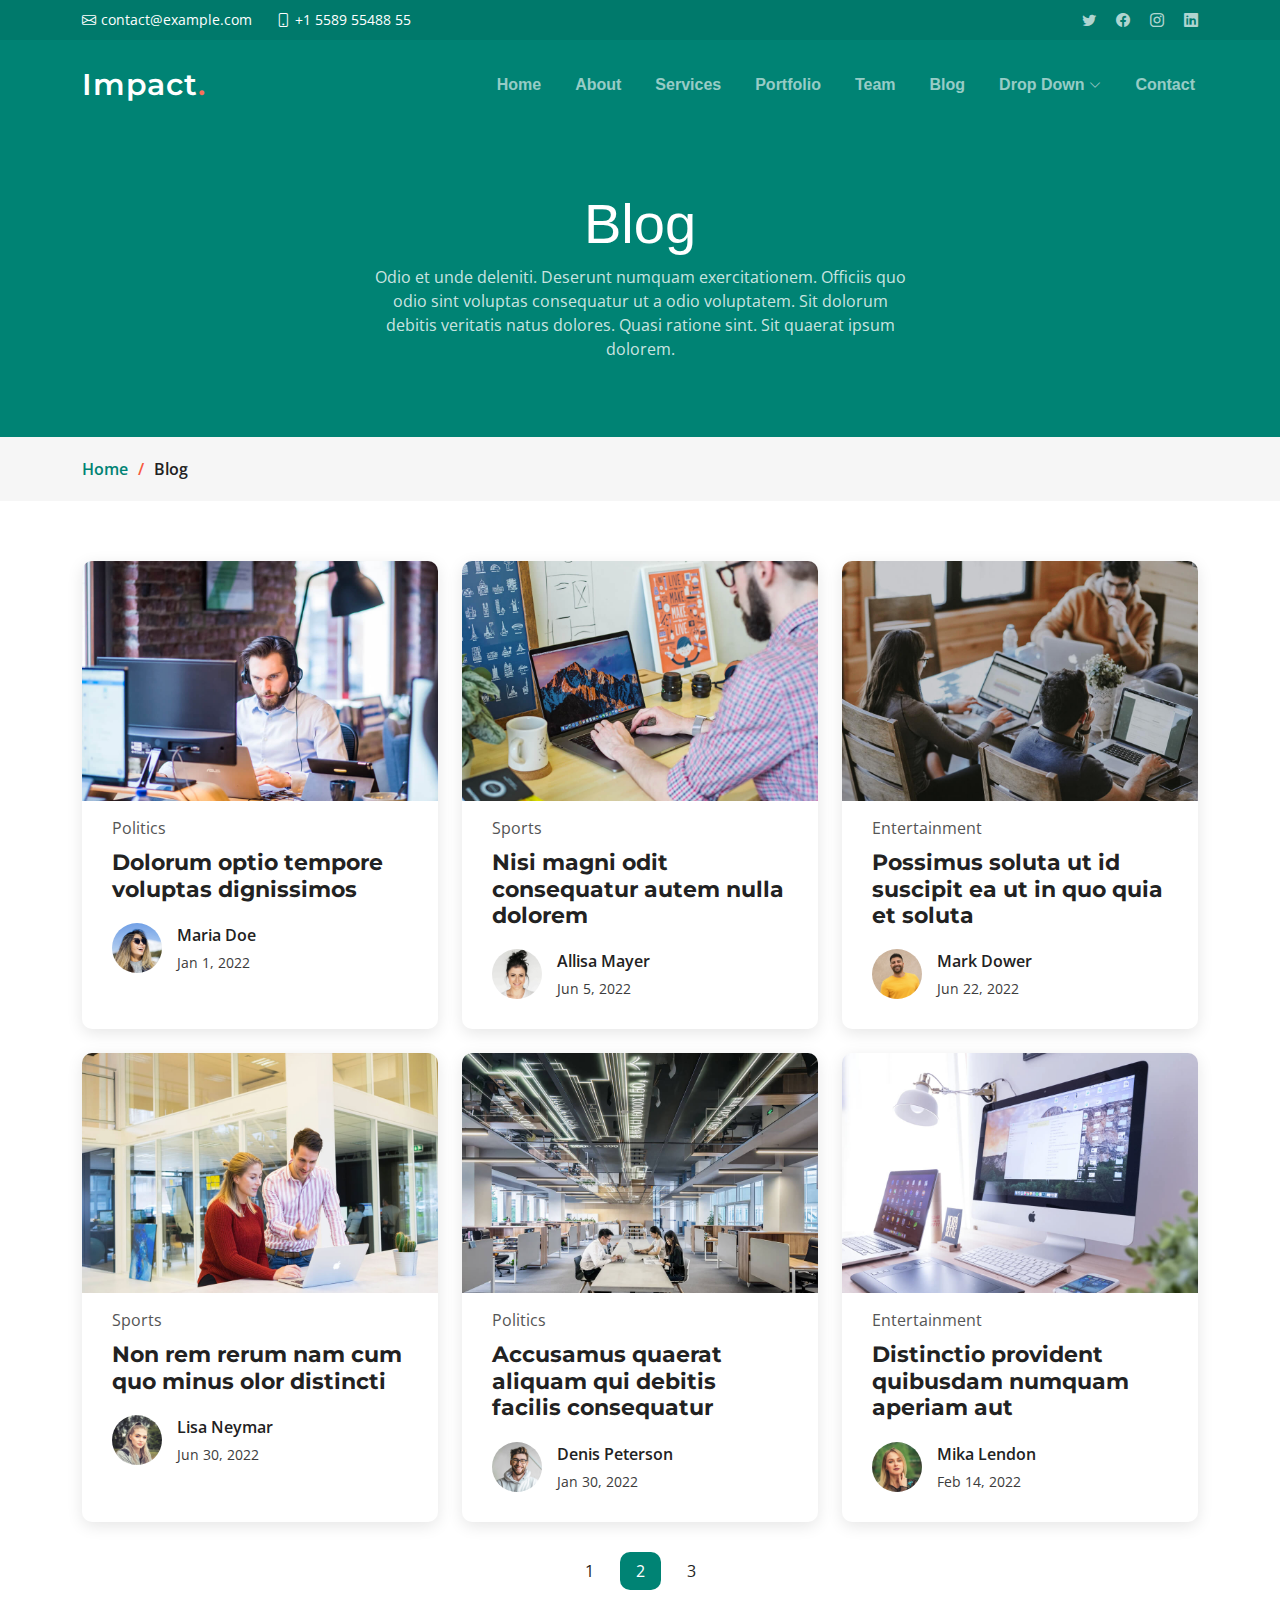
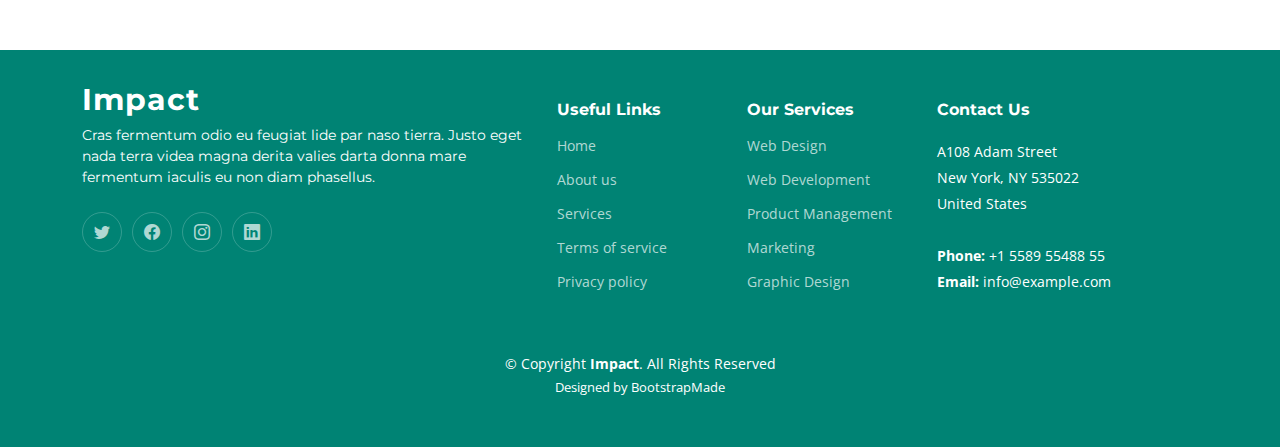
==== blog.html @ a6f60931 "Cambio de index" ====
<!DOCTYPE html>
<html lang="en">

<head>
  <meta charset="utf-8">
  <meta content="width=device-width, initial-scale=1.0" name="viewport">

  <title>Impact Bootstrap Template - Blog</title>
  <meta content="" name="description">
  <meta content="" name="keywords">

  <!-- Favicons -->
  <link href="assets/img/favicon.png" rel="icon">
  <link href="assets/img/apple-touch-icon.png" rel="apple-touch-icon">

  <!-- Google Fonts -->
  <link rel="preconnect" href="https://fonts.googleapis.com">
  <link rel="preconnect" href="https://fonts.gstatic.com" crossorigin>
  <link href="https://fonts.googleapis.com/css2?family=Open+Sans:ital,wght@0,300;0,400;0,500;0,600;0,700;1,300;1,400;1,600;1,700&family=Montserrat:ital,wght@0,300;0,400;0,500;0,600;0,700;1,300;1,400;1,500;1,600;1,700&family=Raleway:ital,wght@0,300;0,400;0,500;0,600;0,700;1,300;1,400;1,500;1,600;1,700&display=swap" rel="stylesheet">

  <!-- Vendor CSS Files -->
  <link href="assets/vendor/bootstrap/css/bootstrap.min.css" rel="stylesheet">
  <link href="assets/vendor/bootstrap-icons/bootstrap-icons.css" rel="stylesheet">
  <link href="assets/vendor/aos/aos.css" rel="stylesheet">
  <link href="assets/vendor/glightbox/css/glightbox.min.css" rel="stylesheet">
  <link href="assets/vendor/swiper/swiper-bundle.min.css" rel="stylesheet">

  <!-- Template Main CSS File -->
  <link href="assets/css/main.css" rel="stylesheet">

  <!-- =======================================================
  * Template Name: Impact
  * Updated: May 30 2023 with Bootstrap v5.3.0
  * Template URL: https://bootstrapmade.com/impact-bootstrap-business-website-template/
  * Author: BootstrapMade.com
  * License: https://bootstrapmade.com/license/
  ======================================================== -->
</head>

<body>

  <!-- ======= Header ======= -->
  <section id="topbar" class="topbar d-flex align-items-center">
    <div class="container d-flex justify-content-center justify-content-md-between">
      <div class="contact-info d-flex align-items-center">
        <i class="bi bi-envelope d-flex align-items-center"><a href="mailto:contact@example.com">contact@example.com</a></i>
        <i class="bi bi-phone d-flex align-items-center ms-4"><span>+1 5589 55488 55</span></i>
      </div>
      <div class="social-links d-none d-md-flex align-items-center">
        <a href="#" class="twitter"><i class="bi bi-twitter"></i></a>
        <a href="#" class="facebook"><i class="bi bi-facebook"></i></a>
        <a href="#" class="instagram"><i class="bi bi-instagram"></i></a>
        <a href="#" class="linkedin"><i class="bi bi-linkedin"></i></i></a>
      </div>
    </div>
  </section><!-- End Top Bar -->

  <header id="header" class="header d-flex align-items-center">

    <div class="container-fluid container-xl d-flex align-items-center justify-content-between">
      <a href="index.html" class="logo d-flex align-items-center">
        <!-- Uncomment the line below if you also wish to use an image logo -->
        <!-- <img src="assets/img/logo.png" alt=""> -->
        <h1>Impact<span>.</span></h1>
      </a>
      <nav id="navbar" class="navbar">
        <ul>
          <li><a href="#hero">Home</a></li>
          <li><a href="#about">About</a></li>
          <li><a href="#services">Services</a></li>
          <li><a href="#portfolio">Portfolio</a></li>
          <li><a href="#team">Team</a></li>
          <li><a href="blog.html">Blog</a></li>
          <li class="dropdown"><a href="#"><span>Drop Down</span> <i class="bi bi-chevron-down dropdown-indicator"></i></a>
            <ul>
              <li><a href="#">Drop Down 1</a></li>
              <li class="dropdown"><a href="#"><span>Deep Drop Down</span> <i class="bi bi-chevron-down dropdown-indicator"></i></a>
                <ul>
                  <li><a href="#">Deep Drop Down 1</a></li>
                  <li><a href="#">Deep Drop Down 2</a></li>
                  <li><a href="#">Deep Drop Down 3</a></li>
                  <li><a href="#">Deep Drop Down 4</a></li>
                  <li><a href="#">Deep Drop Down 5</a></li>
                </ul>
              </li>
              <li><a href="#">Drop Down 2</a></li>
              <li><a href="#">Drop Down 3</a></li>
              <li><a href="#">Drop Down 4</a></li>
            </ul>
          </li>
          <li><a href="#contact">Contact</a></li>
        </ul>
      </nav><!-- .navbar -->

      <i class="mobile-nav-toggle mobile-nav-show bi bi-list"></i>
      <i class="mobile-nav-toggle mobile-nav-hide d-none bi bi-x"></i>

    </div>
  </header><!-- End Header -->
  <!-- End Header -->

  <main id="main">

    <!-- ======= Breadcrumbs ======= -->
    <div class="breadcrumbs">
      <div class="page-header d-flex align-items-center" style="background-image: url('');">
        <div class="container position-relative">
          <div class="row d-flex justify-content-center">
            <div class="col-lg-6 text-center">
              <h2>Blog</h2>
              <p>Odio et unde deleniti. Deserunt numquam exercitationem. Officiis quo odio sint voluptas consequatur ut a odio voluptatem. Sit dolorum debitis veritatis natus dolores. Quasi ratione sint. Sit quaerat ipsum dolorem.</p>
            </div>
          </div>
        </div>
      </div>
      <nav>
        <div class="container">
          <ol>
            <li><a href="index.html">Home</a></li>
            <li>Blog</li>
          </ol>
        </div>
      </nav>
    </div><!-- End Breadcrumbs -->

    <!-- ======= Blog Section ======= -->
    <section id="blog" class="blog">
      <div class="container" data-aos="fade-up">

        <div class="row gy-4 posts-list">

          <div class="col-xl-4 col-md-6">
            <article>

              <div class="post-img">
                <img src="assets/img/blog/blog-1.jpg" alt="" class="img-fluid">
              </div>

              <p class="post-category">Politics</p>

              <h2 class="title">
                <a href="blog-details.html">Dolorum optio tempore voluptas dignissimos</a>
              </h2>

              <div class="d-flex align-items-center">
                <img src="assets/img/blog/blog-author.jpg" alt="" class="img-fluid post-author-img flex-shrink-0">
                <div class="post-meta">
                  <p class="post-author-list">Maria Doe</p>
                  <p class="post-date">
                    <time datetime="2022-01-01">Jan 1, 2022</time>
                  </p>
                </div>
              </div>

            </article>
          </div><!-- End post list item -->

          <div class="col-xl-4 col-md-6">
            <article>

              <div class="post-img">
                <img src="assets/img/blog/blog-2.jpg" alt="" class="img-fluid">
              </div>

              <p class="post-category">Sports</p>

              <h2 class="title">
                <a href="blog-details.html">Nisi magni odit consequatur autem nulla dolorem</a>
              </h2>

              <div class="d-flex align-items-center">
                <img src="assets/img/blog/blog-author-2.jpg" alt="" class="img-fluid post-author-img flex-shrink-0">
                <div class="post-meta">
                  <p class="post-author-list">Allisa Mayer</p>
                  <p class="post-date">
                    <time datetime="2022-01-01">Jun 5, 2022</time>
                  </p>
                </div>
              </div>

            </article>
          </div><!-- End post list item -->

          <div class="col-xl-4 col-md-6">
            <article>

              <div class="post-img">
                <img src="assets/img/blog/blog-3.jpg" alt="" class="img-fluid">
              </div>

              <p class="post-category">Entertainment</p>

              <h2 class="title">
                <a href="blog-details.html">Possimus soluta ut id suscipit ea ut in quo quia et soluta</a>
              </h2>

              <div class="d-flex align-items-center">
                <img src="assets/img/blog/blog-author-3.jpg" alt="" class="img-fluid post-author-img flex-shrink-0">
                <div class="post-meta">
                  <p class="post-author-list">Mark Dower</p>
                  <p class="post-date">
                    <time datetime="2022-01-01">Jun 22, 2022</time>
                  </p>
                </div>
              </div>

            </article>
          </div><!-- End post list item -->

          <div class="col-xl-4 col-md-6">
            <article>

              <div class="post-img">
                <img src="assets/img/blog/blog-4.jpg" alt="" class="img-fluid">
              </div>

              <p class="post-category">Sports</p>

              <h2 class="title">
                <a href="blog-details.html">Non rem rerum nam cum quo minus olor distincti</a>
              </h2>

              <div class="d-flex align-items-center">
                <img src="assets/img/blog/blog-author-4.jpg" alt="" class="img-fluid post-author-img flex-shrink-0">
                <div class="post-meta">
                  <p class="post-author-list">Lisa Neymar</p>
                  <p class="post-date">
                    <time datetime="2022-01-01">Jun 30, 2022</time>
                  </p>
                </div>
              </div>

            </article>
          </div><!-- End post list item -->

          <div class="col-xl-4 col-md-6">
            <article>

              <div class="post-img">
                <img src="assets/img/blog/blog-5.jpg" alt="" class="img-fluid">
              </div>

              <p class="post-category">Politics</p>

              <h2 class="title">
                <a href="blog-details.html">Accusamus quaerat aliquam qui debitis facilis consequatur</a>
              </h2>

              <div class="d-flex align-items-center">
                <img src="assets/img/blog/blog-author-5.jpg" alt="" class="img-fluid post-author-img flex-shrink-0">
                <div class="post-meta">
                  <p class="post-author-list">Denis Peterson</p>
                  <p class="post-date">
                    <time datetime="2022-01-01">Jan 30, 2022</time>
                  </p>
                </div>
              </div>

            </article>
          </div><!-- End post list item -->

          <div class="col-xl-4 col-md-6">
            <article>

              <div class="post-img">
                <img src="assets/img/blog/blog-6.jpg" alt="" class="img-fluid">
              </div>

              <p class="post-category">Entertainment</p>

              <h2 class="title">
                <a href="blog-details.html">Distinctio provident quibusdam numquam aperiam aut</a>
              </h2>

              <div class="d-flex align-items-center">
                <img src="assets/img/blog/blog-author-6.jpg" alt="" class="img-fluid post-author-img flex-shrink-0">
                <div class="post-meta">
                  <p class="post-author-list">Mika Lendon</p>
                  <p class="post-date">
                    <time datetime="2022-01-01">Feb 14, 2022</time>
                  </p>
                </div>
              </div>

            </article>
          </div><!-- End post list item -->

        </div><!-- End blog posts list -->

        <div class="blog-pagination">
          <ul class="justify-content-center">
            <li><a href="#">1</a></li>
            <li class="active"><a href="#">2</a></li>
            <li><a href="#">3</a></li>
          </ul>
        </div><!-- End blog pagination -->

      </div>
    </section><!-- End Blog Section -->

  </main><!-- End #main -->

  <!-- ======= Footer ======= -->
  <footer id="footer" class="footer">

    <div class="container">
      <div class="row gy-4">
        <div class="col-lg-5 col-md-12 footer-info">
          <a href="index.html" class="logo d-flex align-items-center">
            <span>Impact</span>
          </a>
          <p>Cras fermentum odio eu feugiat lide par naso tierra. Justo eget nada terra videa magna derita valies darta donna mare fermentum iaculis eu non diam phasellus.</p>
          <div class="social-links d-flex mt-4">
            <a href="#" class="twitter"><i class="bi bi-twitter"></i></a>
            <a href="#" class="facebook"><i class="bi bi-facebook"></i></a>
            <a href="#" class="instagram"><i class="bi bi-instagram"></i></a>
            <a href="#" class="linkedin"><i class="bi bi-linkedin"></i></a>
          </div>
        </div>

        <div class="col-lg-2 col-6 footer-links">
          <h4>Useful Links</h4>
          <ul>
            <li><a href="#">Home</a></li>
            <li><a href="#">About us</a></li>
            <li><a href="#">Services</a></li>
            <li><a href="#">Terms of service</a></li>
            <li><a href="#">Privacy policy</a></li>
          </ul>
        </div>

        <div class="col-lg-2 col-6 footer-links">
          <h4>Our Services</h4>
          <ul>
            <li><a href="#">Web Design</a></li>
            <li><a href="#">Web Development</a></li>
            <li><a href="#">Product Management</a></li>
            <li><a href="#">Marketing</a></li>
            <li><a href="#">Graphic Design</a></li>
          </ul>
        </div>

        <div class="col-lg-3 col-md-12 footer-contact text-center text-md-start">
          <h4>Contact Us</h4>
          <p>
            A108 Adam Street <br>
            New York, NY 535022<br>
            United States <br><br>
            <strong>Phone:</strong> +1 5589 55488 55<br>
            <strong>Email:</strong> info@example.com<br>
          </p>

        </div>

      </div>
    </div>

    <div class="container mt-4">
      <div class="copyright">
        &copy; Copyright <strong><span>Impact</span></strong>. All Rights Reserved
      </div>
      <div class="credits">
        <!-- All the links in the footer should remain intact. -->
        <!-- You can delete the links only if you purchased the pro version. -->
        <!-- Licensing information: https://bootstrapmade.com/license/ -->
        <!-- Purchase the pro version with working PHP/AJAX contact form: https://bootstrapmade.com/impact-bootstrap-business-website-template/ -->
        Designed by <a href="https://bootstrapmade.com/">BootstrapMade</a>
      </div>
    </div>

  </footer><!-- End Footer -->
  <!-- End Footer -->

  <a href="#" class="scroll-top d-flex align-items-center justify-content-center"><i class="bi bi-arrow-up-short"></i></a>

  <div id="preloader"></div>

  <!-- Vendor JS Files -->
  <script src="assets/vendor/bootstrap/js/bootstrap.bundle.min.js"></script>
  <script src="assets/vendor/aos/aos.js"></script>
  <script src="assets/vendor/glightbox/js/glightbox.min.js"></script>
  <script src="assets/vendor/purecounter/purecounter_vanilla.js"></script>
  <script src="assets/vendor/swiper/swiper-bundle.min.js"></script>
  <script src="assets/vendor/isotope-layout/isotope.pkgd.min.js"></script>
  <script src="assets/vendor/php-email-form/validate.js"></script>

  <!-- Template Main JS File -->
  <script src="assets/js/main.js"></script>

</body>

</html>
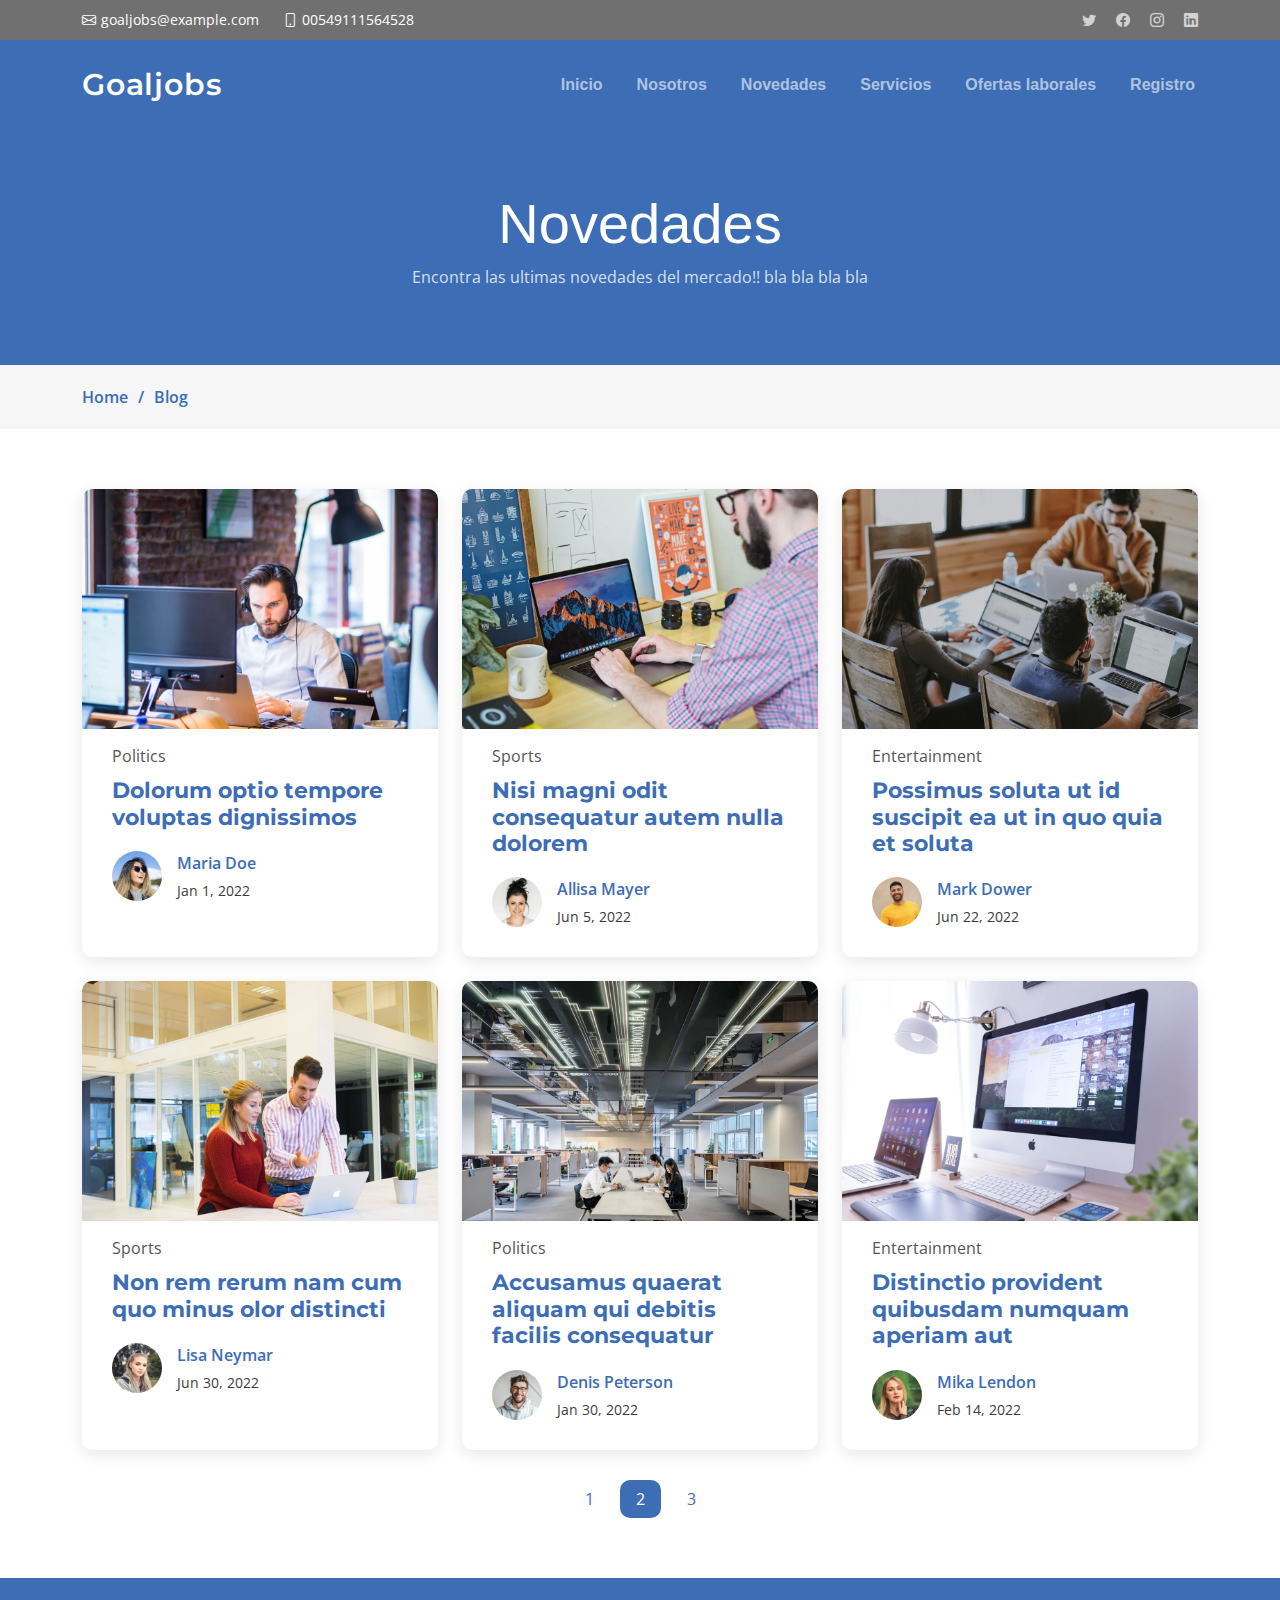
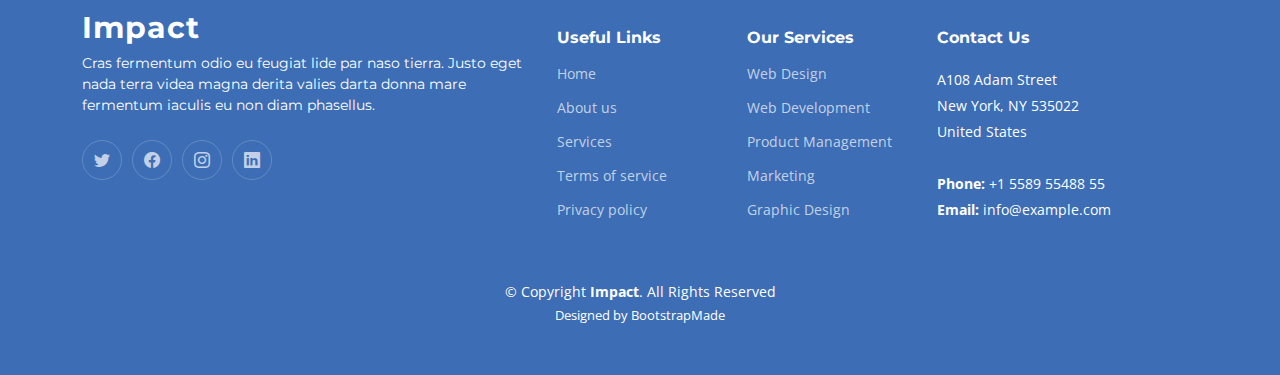
==== commit 5c5dcc97: "Commit csi terminado" ====
--- a/blog.html
+++ b/blog.html
@@ -5,7 +5,7 @@
   <meta charset="utf-8">
   <meta content="width=device-width, initial-scale=1.0" name="viewport">
 
-  <title>Impact Bootstrap Template - Blog</title>
+  <title>Goaljobs</title>
   <meta content="" name="description">
   <meta content="" name="keywords">
 
@@ -43,8 +43,8 @@
   <section id="topbar" class="topbar d-flex align-items-center">
     <div class="container d-flex justify-content-center justify-content-md-between">
       <div class="contact-info d-flex align-items-center">
-        <i class="bi bi-envelope d-flex align-items-center"><a href="mailto:contact@example.com">contact@example.com</a></i>
-        <i class="bi bi-phone d-flex align-items-center ms-4"><span>+1 5589 55488 55</span></i>
+        <i class="bi bi-envelope d-flex align-items-center"><a href="mailto:contact@example.com">goaljobs@example.com</a></i>
+        <i class="bi bi-phone d-flex align-items-center ms-4"><span>00549111564528</span></i>
       </div>
       <div class="social-links d-none d-md-flex align-items-center">
         <a href="#" class="twitter"><i class="bi bi-twitter"></i></a>
@@ -61,37 +61,23 @@
       <a href="index.html" class="logo d-flex align-items-center">
         <!-- Uncomment the line below if you also wish to use an image logo -->
         <!-- <img src="assets/img/logo.png" alt=""> -->
-        <h1>Impact<span>.</span></h1>
+        <h1>Goaljobs<span>.</span></h1>
       </a>
       <nav id="navbar" class="navbar">
         <ul>
-          <li><a href="#hero">Home</a></li>
-          <li><a href="#about">About</a></li>
-          <li><a href="#services">Services</a></li>
-          <li><a href="#portfolio">Portfolio</a></li>
-          <li><a href="#team">Team</a></li>
-          <li><a href="blog.html">Blog</a></li>
-          <li class="dropdown"><a href="#"><span>Drop Down</span> <i class="bi bi-chevron-down dropdown-indicator"></i></a>
-            <ul>
-              <li><a href="#">Drop Down 1</a></li>
-              <li class="dropdown"><a href="#"><span>Deep Drop Down</span> <i class="bi bi-chevron-down dropdown-indicator"></i></a>
-                <ul>
-                  <li><a href="#">Deep Drop Down 1</a></li>
-                  <li><a href="#">Deep Drop Down 2</a></li>
-                  <li><a href="#">Deep Drop Down 3</a></li>
-                  <li><a href="#">Deep Drop Down 4</a></li>
-                  <li><a href="#">Deep Drop Down 5</a></li>
-                </ul>
-              </li>
-              <li><a href="#">Drop Down 2</a></li>
-              <li><a href="#">Drop Down 3</a></li>
-              <li><a href="#">Drop Down 4</a></li>
-            </ul>
+          <li><a href="index.html">Inicio</a></li>
+          <li><a href="index.html">Nosotros</a></li>
+          <li><a href="blog.html" target="_blank">Novedades</a></li>
+          <li><a href="index.html">Servicios</a></li>
+          <li><a href="index.html">Ofertas laborales</a></li>
+          <!--<li><a href="#team">Organizacion Deportiva</a></li>
+          <li><a href="blog.html">Noticias/Novedades</a></li>-->
+
+
           </li>
-          <li><a href="#contact">Contact</a></li>
+          <li><a href="#contact">Registro</a></li>
         </ul>
       </nav><!-- .navbar -->
-
       <i class="mobile-nav-toggle mobile-nav-show bi bi-list"></i>
       <i class="mobile-nav-toggle mobile-nav-hide d-none bi bi-x"></i>
 
@@ -107,8 +93,8 @@
         <div class="container position-relative">
           <div class="row d-flex justify-content-center">
             <div class="col-lg-6 text-center">
-              <h2>Blog</h2>
-              <p>Odio et unde deleniti. Deserunt numquam exercitationem. Officiis quo odio sint voluptas consequatur ut a odio voluptatem. Sit dolorum debitis veritatis natus dolores. Quasi ratione sint. Sit quaerat ipsum dolorem.</p>
+              <h2>Novedades</h2>
+              <p>Encontra las ultimas novedades del mercado!! bla bla bla bla</p>
             </div>
           </div>
         </div>
--- a/assets/css/main.css
+++ b/assets/css/main.css
@@ -19,9 +19,9 @@
 
 /* Colors */
 :root {
-  --color-default: #222222;
-  --color-primary: #008374;
-  --color-secondary: #f85a40;
+  --color-default: #3C6DB5;
+  --color-primary: #3C6DB5;
+  --color-secondary: #3C6DB5;
 }
 
 /* Smooth scroll behavior */
@@ -43,7 +43,7 @@
 }
 
 a:hover {
-  color: #00b6a1;
+  color: #616262;
   text-decoration: none;
 }
 
@@ -180,7 +180,7 @@
 }
 
 .scroll-top:hover {
-  background: rgba(248, 90, 64, 0.8);
+  background: rgba(82, 82, 82, 0.8);
   color: #fff;
 }
 
@@ -238,7 +238,7 @@
 # Header
 --------------------------------------------------------------*/
 .topbar {
-  background: #00796b;
+  background: #707070;
   height: 40px;
   font-size: 14px;
   transition: all 0.5s;
@@ -318,7 +318,7 @@
 }
 
 .header .logo h1 span {
-  color: #f96f59;
+  color: #3C6DB5;
 }
 
 .sticked-header-offset {
@@ -428,7 +428,7 @@
     font-size: 15px;
     text-transform: none;
     font-weight: 600;
-    color: #006a5d;
+    color: #3C6DB5;
   }
 
   .navbar .dropdown ul a i {
@@ -499,7 +499,7 @@
     inset: 0;
     padding: 50px 0 10px 0;
     margin: 0;
-    background: rgba(0, 131, 116, 0.9);
+    background: #3C6DB5;
     overflow-y: auto;
     transition: 0.3s;
     z-index: 9998;
@@ -545,7 +545,7 @@
   .navbar .getstarted:hover,
   .navbar .getstarted:focus:hover {
     color: #fff;
-    background: rgba(0, 131, 116, 0.8);
+    background: #3C6DB5;
   }
 
   .navbar .dropdown ul,
@@ -555,8 +555,8 @@
     padding: 10px 0;
     margin: 10px 20px;
     transition: all 0.5s ease-in-out;
-    background-color: #007466;
-    border: 1px solid #006459;
+    background-color: #3C6DB5;
+    border: 1px solid #3C6DB5;
   }
 
   .navbar .dropdown>.dropdown-active,
@@ -598,7 +598,7 @@
     content: "";
     position: fixed;
     inset: 0;
-    background: rgba(0, 106, 93, 0.8);
+    background: #3C6DB5;
     z-index: 9996;
   }
 }
@@ -660,7 +660,7 @@
 .about .play-btn {
   width: 94px;
   height: 94px;
-  background: radial-gradient(var(--color-primary) 50%, rgba(0, 131, 116, 0.4) 52%);
+  background: radial-gradient(var(--color-primary) 50%, (#3C6DB5) 52%);
   border-radius: 50%;
   display: block;
   position: absolute;
@@ -681,7 +681,7 @@
   animation-timing-function: steps;
   opacity: 1;
   border-radius: 50%;
-  border: 5px solid rgba(0, 131, 116, 0.7);
+  border: 5px solid #3C6DB5;
   top: -15%;
   left: -15%;
   background: rgba(198, 16, 0, 0);
@@ -836,7 +836,7 @@
   width: 94px;
   height: 94px;
   margin-bottom: 20px;
-  background: radial-gradient(var(--color-primary) 50%, rgba(0, 131, 116, 0.4) 52%);
+  background: radial-gradient(var(--color-primary) 50%, (#3C6DB5) 52%);
   border-radius: 50%;
   display: inline-block;
   position: relative;
@@ -855,7 +855,7 @@
   animation-timing-function: steps;
   opacity: 1;
   border-radius: 50%;
-  border: 5px solid rgba(0, 131, 116, 0.7);
+  border: 5px solid (#3C6DB5);
   top: -15%;
   left: -15%;
   background: rgba(198, 16, 0, 0);
@@ -996,7 +996,7 @@
 }
 
 .services .service-item:hover .icon:before {
-  background: #00b6a1;
+  background: #3C6DB5;
 }
 
 .services .service-item:hover h3 {
@@ -1050,7 +1050,7 @@
 
 .testimonials .testimonial-item .quote-icon-left,
 .testimonials .testimonial-item .quote-icon-right {
-  color: #009d8b;
+  color: ##3C6DB5;
   font-size: 26px;
   line-height: 0;
 }
@@ -1293,7 +1293,7 @@
 }
 
 .portfolio-details .portfolio-info .btn-visit:hover {
-  background: #009d8b;
+  background: #3C6DB5;
 }
 
 .portfolio-details .portfolio-description h2 {
@@ -1480,7 +1480,7 @@
   height: 86px;
   width: 86px;
   border-radius: 50%;
-  background: #87c1bb;
+  background: #3C6DB5;
   transition: all 0.3s ease-out 0s;
   transform: translateZ(-1px);
 }
@@ -1530,7 +1530,7 @@
 }
 
 .pricing ul i {
-  color: #059652;
+  color: #3C6DB5;
   font-size: 24px;
   padding-right: 3px;
 }
@@ -1720,7 +1720,7 @@
 
 .contact .info-item {
   width: 100%;
-  background-color: #009282;
+  background-color: #6e6e6e;
   margin-bottom: 20px;
   padding: 20px;
   border-radius: 10px;
@@ -1963,7 +1963,7 @@
   padding: 60px 30px;
   position: relative;
   overflow: hidden;
-  background: #008d7d;
+  background: #616161;
   box-shadow: 0 0 29px 0 rgba(0, 0, 0, 0.08);
   transition: all 0.3s ease-in-out;
   border-radius: 8px;
@@ -1995,7 +1995,7 @@
 }
 
 .hero .icon-box:hover {
-  background: #009786;
+  background: #2b0568;
 }
 
 .hero .icon-box:hover .title a,
